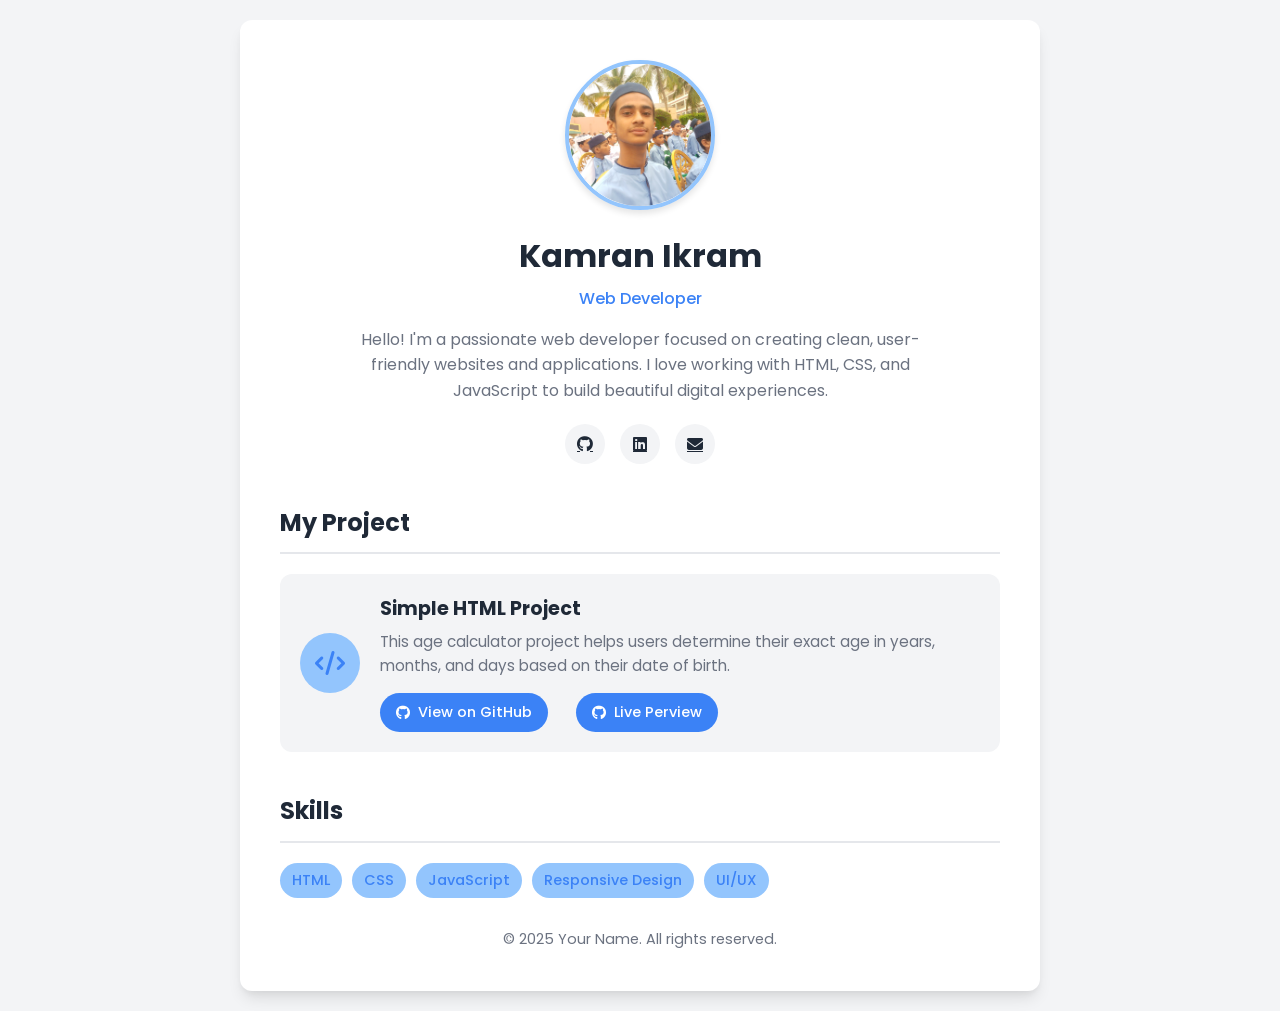
==== index.html @ 23fcc54b "create main index" ====
<!DOCTYPE html>
<html lang="en">
<head>
    <meta charset="UTF-8">
    <meta name="viewport" content="width=device-width, initial-scale=1.0">
    <title>Your Name - Developer</title>
    <link rel="stylesheet" href="styles.css">
    <link rel="stylesheet" href="https://cdnjs.cloudflare.com/ajax/libs/font-awesome/6.4.0/css/all.min.css">
    <link href="https://fonts.googleapis.com/css2?family=Poppins:wght@300;400;500;600;700&display=swap" rel="stylesheet">
</head>
<body>
    <div class="container">
        <div class="card">
            <div class="profile">
                <div class="profile-image">
                    <!-- Replace with your actual profile image -->
                    <img src="img-for-main-page/my.jpg" alt="Your Name">
                </div>
                <h1>Kamran Ikram</h1>
                <p class="title">Web Developer</p>
                <p class="bio">
                    Hello! I'm a passionate web developer focused on creating clean, 
                    user-friendly websites and applications. I love working with HTML, 
                    CSS, and JavaScript to build beautiful digital experiences.
                </p>
                <div class="social-links">
                    <a href="https://github.com/kamranikramofficial" target="_blank" title="GitHub">
                        <i class="fab fa-github"></i>
                    </a>
                    <a href="https://linkedin.com/in/kamranikramofficial" target="_blank" title="LinkedIn">
                        <i class="fab fa-linkedin"></i>
                    </a>
                    <a href="mailto:kamranikram706@gmail.com" title="Email">
                        <i class="fas fa-envelope"></i>
                    </a>
                </div>
            </div>
            
            <div class="project-section">
                <h2>My Project</h2>
                <div class="project-card">
                    <div class="project-icon">
                        <i class="fa-solid fa-code"></i>
                    </div>
                    <div class="project-details">
                        <h3>Simple HTML Project</h3>
                        <p>This age calculator project helps users determine their exact age in years, months, and days based on their date of birth.</p>
                        <a href="https://github.com/kamranikramofficial/simple-html-project/tree/main/Age%20Calculator" class="project-link" target="_blank">
                            <i class="fab fa-github"></i> View on GitHub
                        </a> &nbsp &nbsp &nbsp
                        <a href="https://github.com/kamranikramofficial/simple-html-project" class="project-link" target="_blank">
                            <i class="fab fa-github"></i> Live Perview
                        </a>
                    </div>
                </div>
            </div>
            
            <div class="skills-section">
                <h2>Skills</h2>
                <div class="skills">
                    <span class="skill-tag">HTML</span>
                    <span class="skill-tag">CSS</span>
                    <span class="skill-tag">JavaScript</span>
                    <span class="skill-tag">Responsive Design</span>
                    <span class="skill-tag">UI/UX</span>
                </div>
            </div>
            
            <footer>
                <p>&copy; 2025 Your Name. All rights reserved.</p>
            </footer>
        </div>
    </div>

    <script src="script.js"></script>
</body>
</html>
---- styles.css ----
/* Reset and Base Styles */
* {
    margin: 0;
    padding: 0;
    box-sizing: border-box;
}

:root {
    --primary-color: #3b82f6;
    --primary-light: #93c5fd;
    --text-color: #1f2937;
    --text-light: #6b7280;
    --background-color: #f3f4f6;
    --card-color: #ffffff;
    --border-color: #e5e7eb;
    --shadow: 0 10px 15px -3px rgba(0, 0, 0, 0.1), 0 4px 6px -2px rgba(0, 0, 0, 0.05);
    --border-radius: 12px;
}

body {
    font-family: 'Poppins', sans-serif;
    line-height: 1.6;
    color: var(--text-color);
    background-color: var(--background-color);
    min-height: 100vh;
    display: flex;
    align-items: center;
    justify-content: center;
    padding: 20px;
}

.container {
    width: 100%;
    max-width: 800px;
}

/* Card Styles */
.card {
    background-color: var(--card-color);
    border-radius: var(--border-radius);
    box-shadow: var(--shadow);
    overflow: hidden;
    padding: 40px;
}

/* Profile Section */
.profile {
    text-align: center;
    margin-bottom: 40px;
}

.profile-image {
    width: 150px;
    height: 150px;
    border-radius: 50%;
    overflow: hidden;
    margin: 0 auto 20px;
    border: 4px solid var(--primary-light);
    box-shadow: 0 4px 6px rgba(0, 0, 0, 0.1);
}

.profile-image img {
    width: 100%;
    height: 100%;
    object-fit: cover;
}

.profile h1 {
    font-size: 2rem;
    margin-bottom: 5px;
    color: var(--text-color);
}

.profile .title {
    color: var(--primary-color);
    font-weight: 500;
    margin-bottom: 15px;
}

.profile .bio {
    color: var(--text-light);
    max-width: 600px;
    margin: 0 auto 20px;
}

.social-links {
    display: flex;
    justify-content: center;
    gap: 15px;
    margin-top: 20px;
}

.social-links a {
    display: flex;
    align-items: center;
    justify-content: center;
    width: 40px;
    height: 40px;
    background-color: var(--background-color);
    color: var(--text-color);
    border-radius: 50%;
    transition: all 0.3s ease;
}

.social-links a:hover {
    background-color: var(--primary-color);
    color: white;
    transform: translateY(-3px);
}

/* Project Section */
.project-section {
    margin-bottom: 40px;
}

h2 {
    font-size: 1.5rem;
    margin-bottom: 20px;
    padding-bottom: 10px;
    border-bottom: 2px solid var(--border-color);
    color: var(--text-color);
}

.project-card {
    display: flex;
    align-items: center;
    background-color: var(--background-color);
    border-radius: var(--border-radius);
    padding: 20px;
    transition: transform 0.3s ease, box-shadow 0.3s ease;
}

.project-card:hover {
    transform: translateY(-5px);
    box-shadow: var(--shadow);
}

.project-icon {
    width: 60px;
    height: 60px;
    background-color: var(--primary-light);
    border-radius: 50%;
    display: flex;
    align-items: center;
    justify-content: center;
    margin-right: 20px;
    flex-shrink: 0;
}

.project-icon i {
    font-size: 1.5rem;
    color: var(--primary-color);
}

.project-details {
    flex: 1;
}

.project-details h3 {
    font-size: 1.2rem;
    margin-bottom: 5px;
    color: var(--text-color);
}

.project-details p {
    color: var(--text-light);
    margin-bottom: 15px;
    font-size: 0.95rem;
}

.project-link {
    display: inline-flex;
    align-items: center;
    padding: 8px 16px;
    background-color: var(--primary-color);
    color: white;
    border-radius: 20px;
    text-decoration: none;
    font-size: 0.9rem;
    font-weight: 500;
    transition: background-color 0.3s ease;
}

.project-link:hover {
    background-color: #2563eb;
}

.project-link i {
    margin-right: 8px;
}

/* Skills Section */
.skills-section {
    margin-bottom: 30px;
}

.skills {
    display: flex;
    flex-wrap: wrap;
    gap: 10px;
}

.skill-tag {
    padding: 6px 12px;
    background-color: var(--primary-light);
    color: var(--primary-color);
    border-radius: 20px;
    font-size: 0.9rem;
    font-weight: 500;
}

/* Footer */
footer {
    text-align: center;
    margin-top: 30px;
    color: var(--text-light);
    font-size: 0.9rem;
}

/* Responsive Styles */
@media (max-width: 600px) {
    .card {
        padding: 30px 20px;
    }
    
    .profile-image {
        width: 120px;
        height: 120px;
    }
    
    .profile h1 {
        font-size: 1.8rem;
    }
    
    .project-card {
        flex-direction: column;
        text-align: center;
    }
    
    .project-icon {
        margin-right: 0;
        margin-bottom: 15px;
    }
    
    .skills {
        justify-content: center;
    }
}
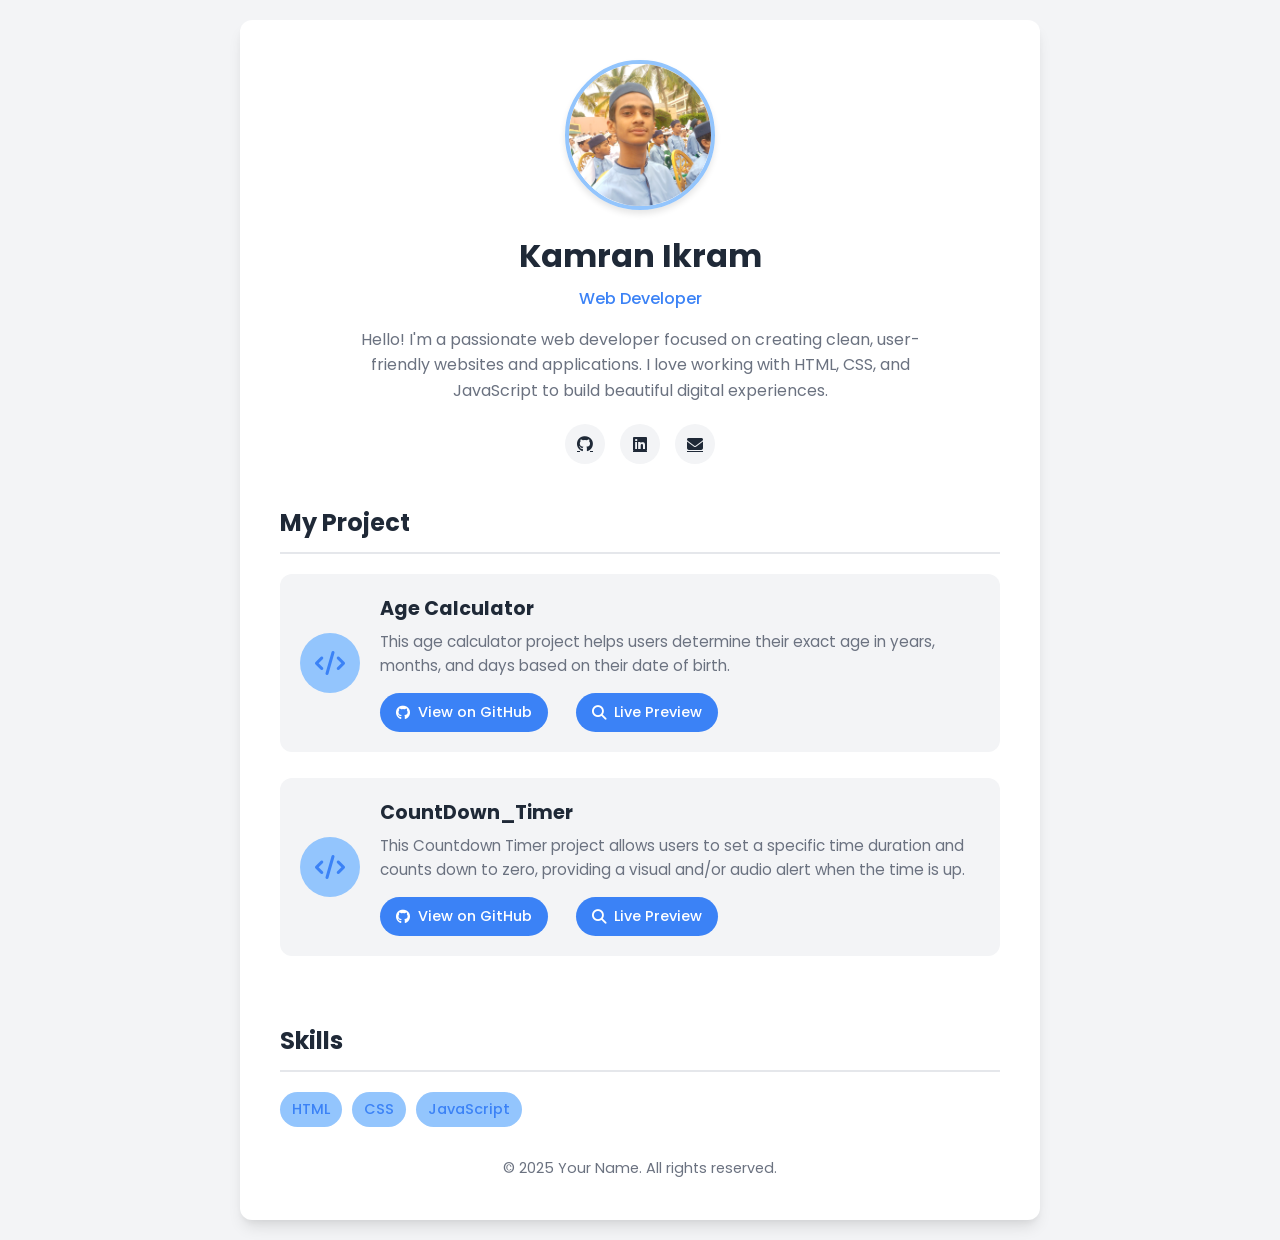
==== commit 5b7b0d2c: "set tha code and create a card" ====
--- a/index.html
+++ b/index.html
@@ -36,23 +36,9 @@
                 </div>
             </div>
             
-            <div class="project-section">
+            <div class="project-section" id="project-details">
                 <h2>My Project</h2>
-                <div class="project-card">
-                    <div class="project-icon">
-                        <i class="fa-solid fa-code"></i>
-                    </div>
-                    <div class="project-details">
-                        <h3>Simple HTML Project</h3>
-                        <p>This age calculator project helps users determine their exact age in years, months, and days based on their date of birth.</p>
-                        <a href="https://github.com/kamranikramofficial/simple-html-project/tree/main/Age%20Calculator" class="project-link" target="_blank">
-                            <i class="fab fa-github"></i> View on GitHub
-                        </a> &nbsp &nbsp &nbsp
-                        <a href="https://github.com/kamranikramofficial/simple-html-project" class="project-link" target="_blank">
-                            <i class="fab fa-github"></i> Live Perview
-                        </a>
-                    </div>
-                </div>
+                
             </div>
             
             <div class="skills-section">
@@ -62,7 +48,6 @@
                     <span class="skill-tag">CSS</span>
                     <span class="skill-tag">JavaScript</span>
                     <span class="skill-tag">Responsive Design</span>
-                    <span class="skill-tag">UI/UX</span>
                 </div>
             </div>
             
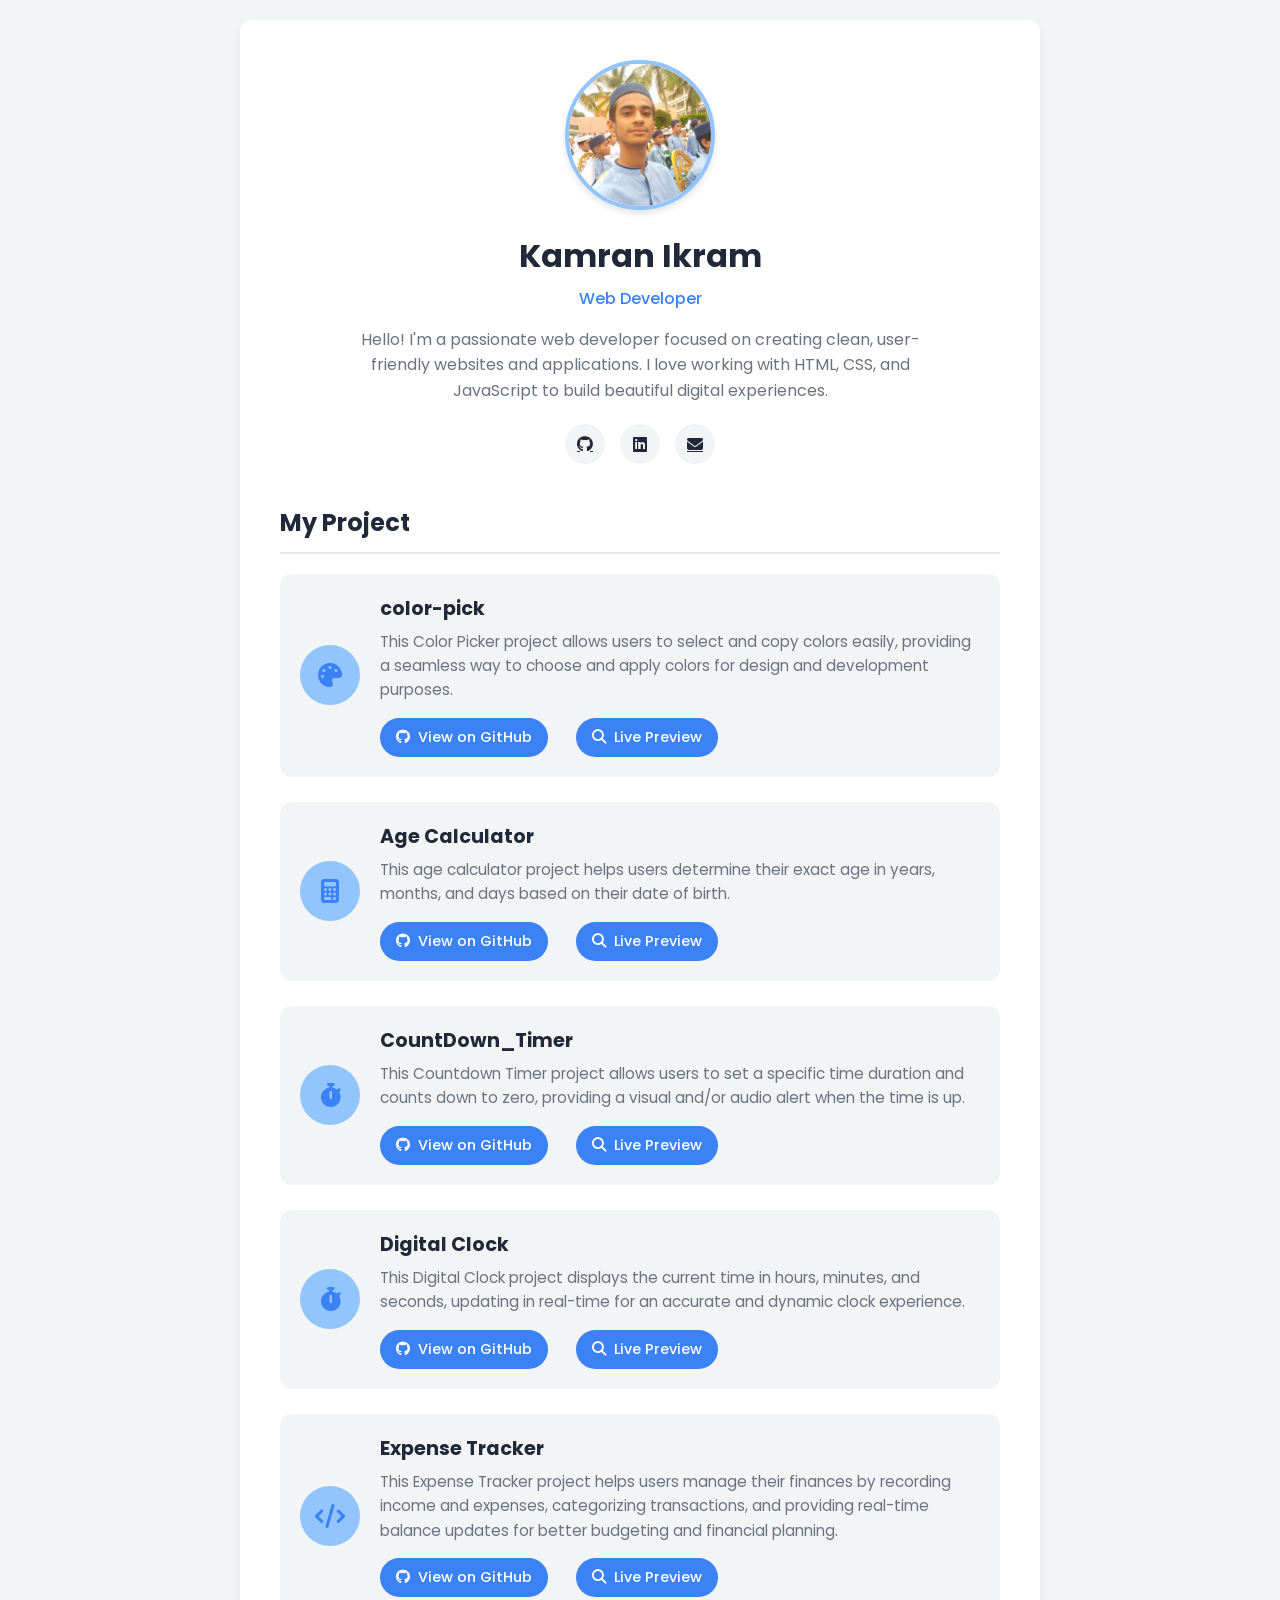
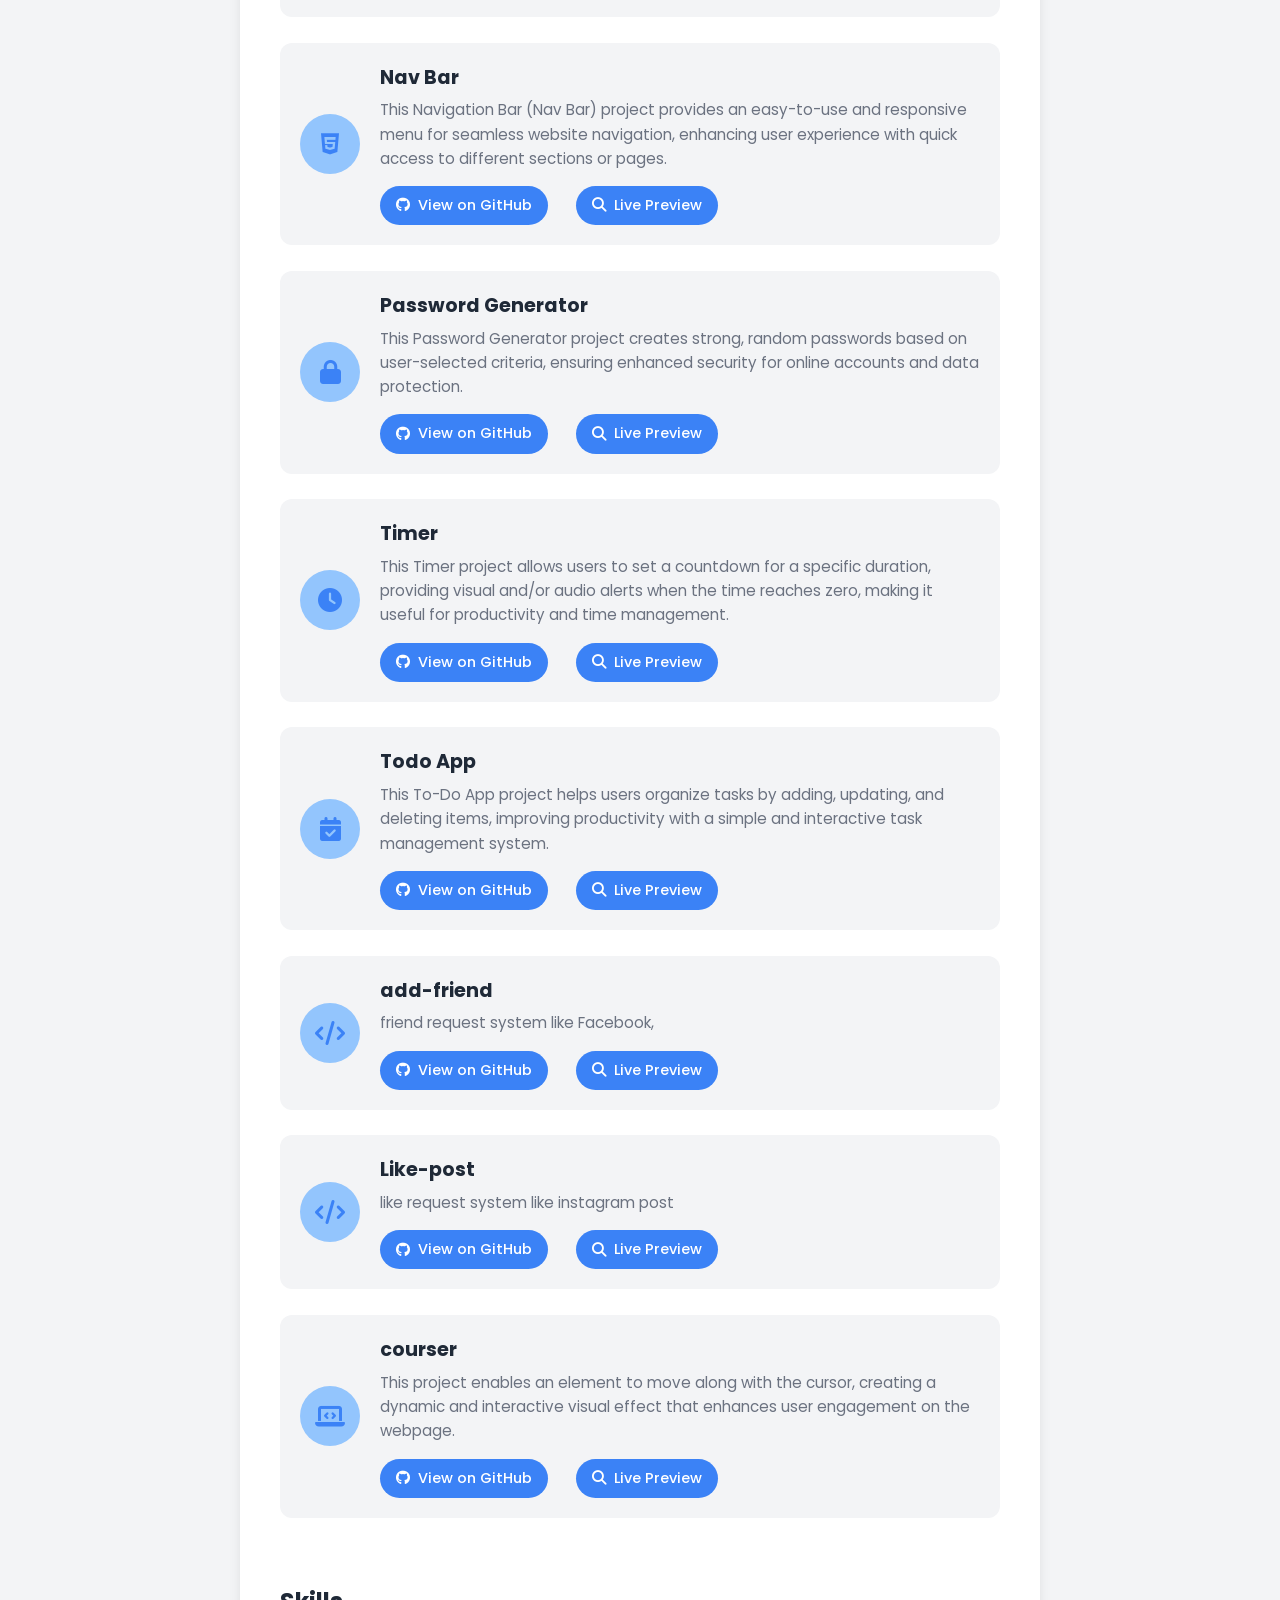
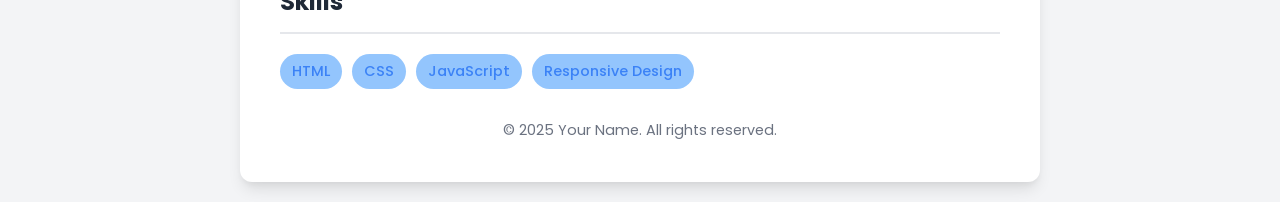
==== commit 2c5e13cd: "responsive check" ====
--- a/index.html
+++ b/index.html
@@ -3,7 +3,7 @@
 <head>
     <meta charset="UTF-8">
     <meta name="viewport" content="width=device-width, initial-scale=1.0">
-    <title>Your Name - Developer</title>
+    <title>KAMRAN IKRAM - Developer</title>
     <link rel="stylesheet" href="styles.css">
     <link rel="stylesheet" href="https://cdnjs.cloudflare.com/ajax/libs/font-awesome/6.4.0/css/all.min.css">
     <link href="https://fonts.googleapis.com/css2?family=Poppins:wght@300;400;500;600;700&display=swap" rel="stylesheet">
--- a/styles.css
+++ b/styles.css
@@ -241,6 +241,16 @@
         margin-right: 0;
         margin-bottom: 15px;
     }
+    .project-link{
+        margin-bottom: 10px;
+
+    }
+    .project-link-pa{
+        padding-left:29px;
+        padding-right:29px;
+        margin-left: -23px;
+
+    }
     
     .skills {
         justify-content: center;
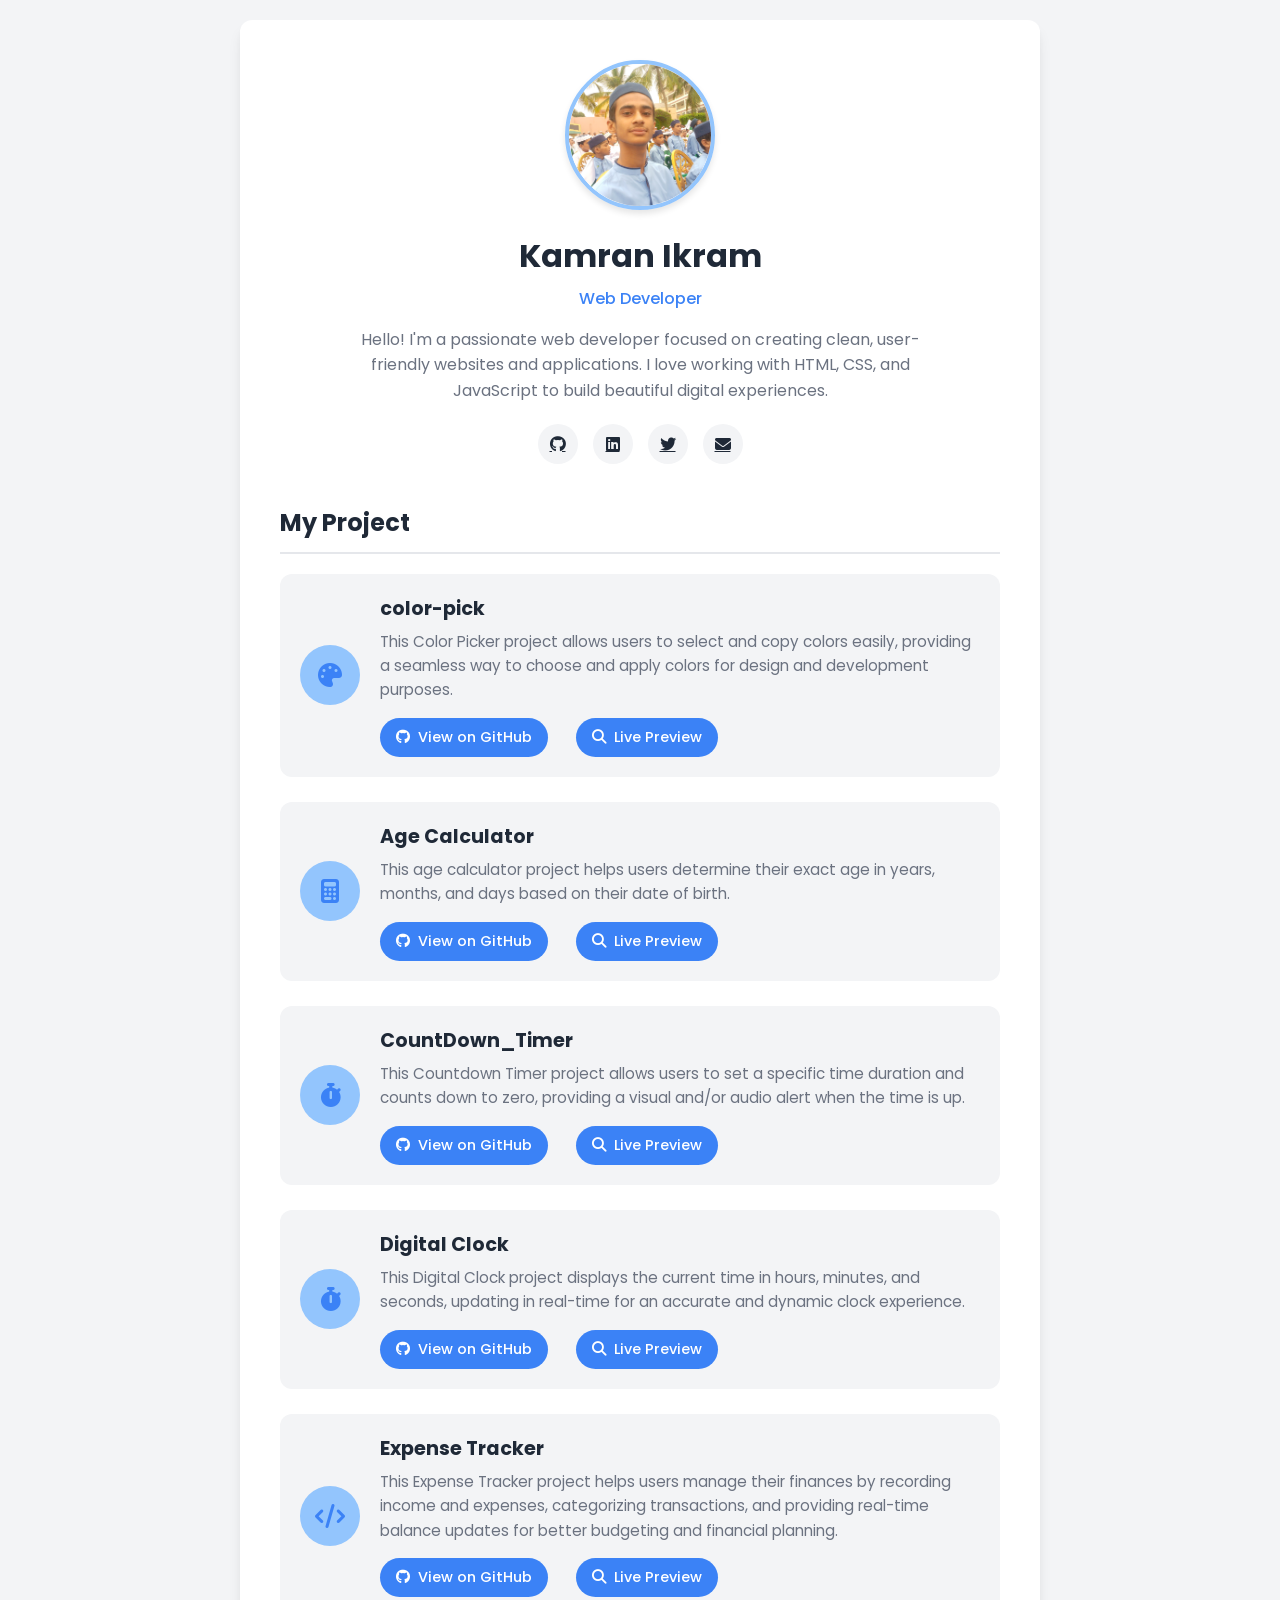
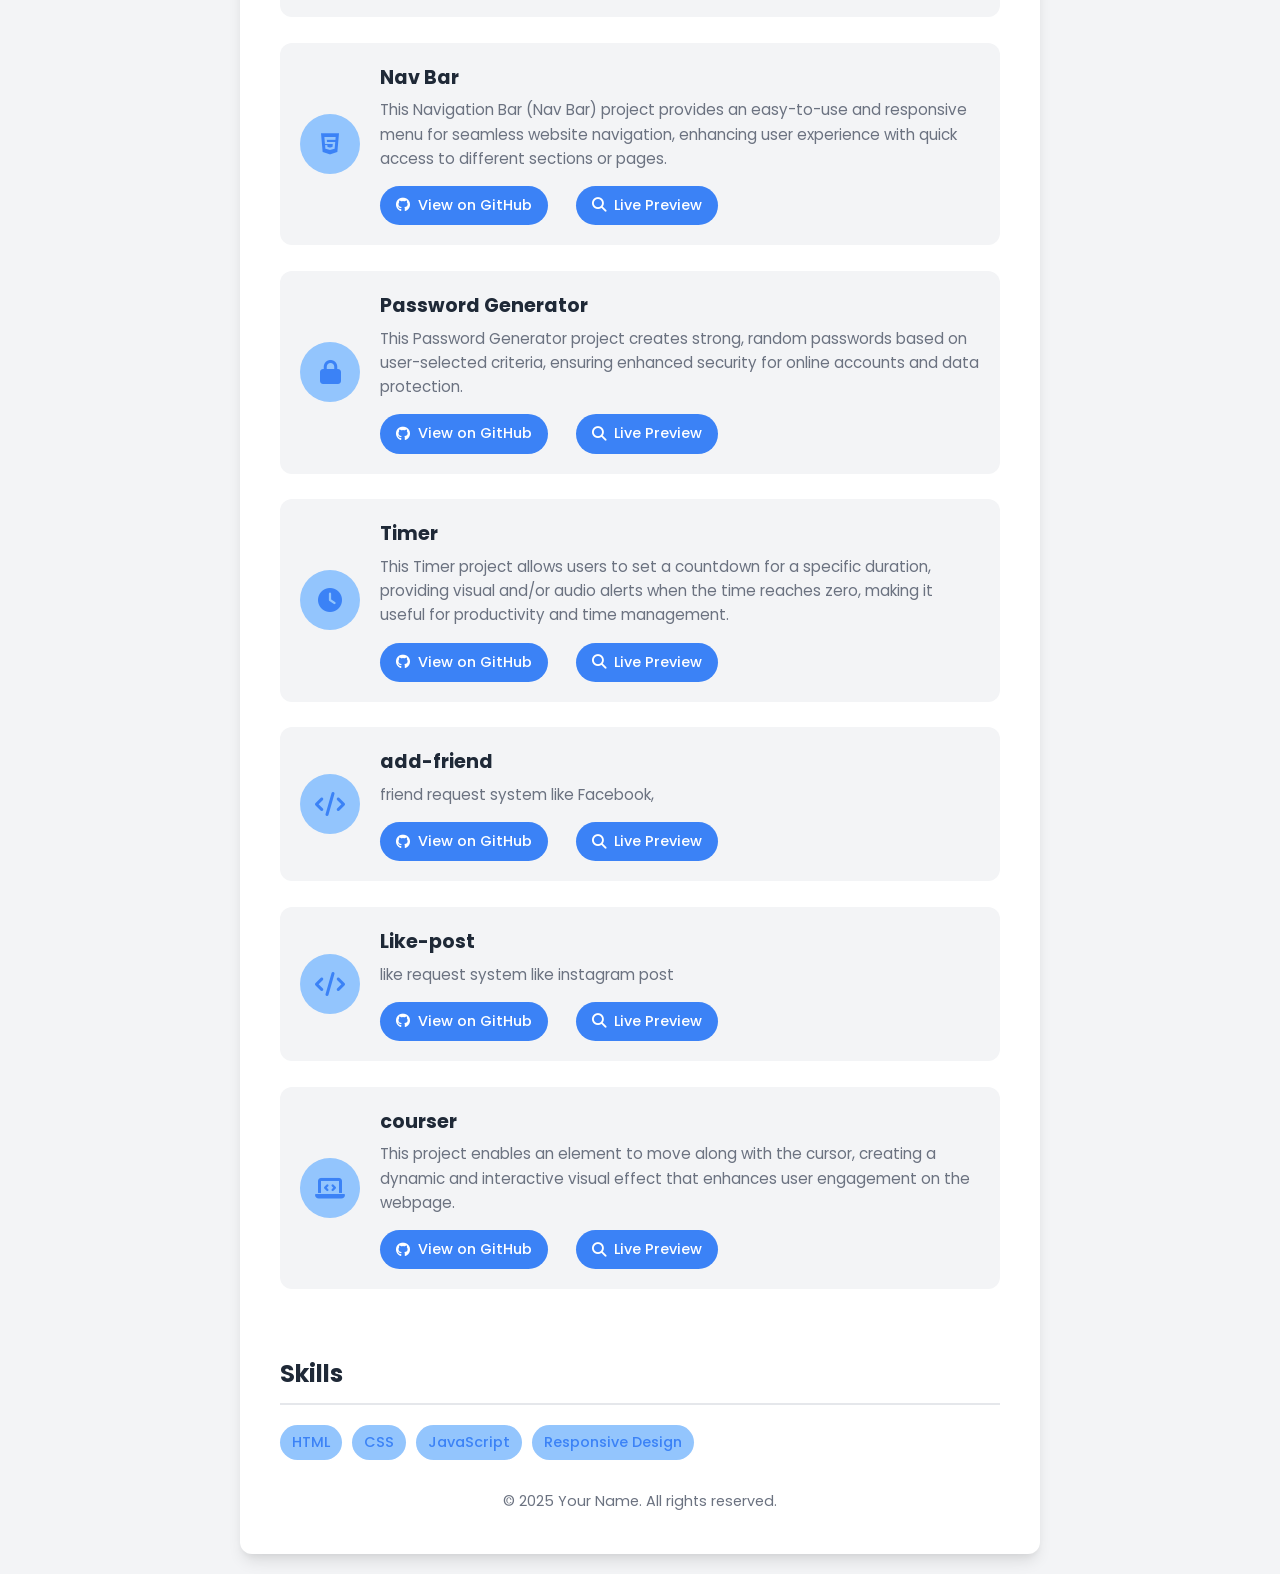
==== commit 34a60ed5: "add some responsive and add twitter link" ====
--- a/index.html
+++ b/index.html
@@ -1,13 +1,17 @@
 <!DOCTYPE html>
 <html lang="en">
+
 <head>
     <meta charset="UTF-8">
     <meta name="viewport" content="width=device-width, initial-scale=1.0">
     <title>KAMRAN IKRAM - Developer</title>
     <link rel="stylesheet" href="styles.css">
+    <link href="https://unpkg.com/aos@2.3.1/dist/aos.css" rel="stylesheet">
     <link rel="stylesheet" href="https://cdnjs.cloudflare.com/ajax/libs/font-awesome/6.4.0/css/all.min.css">
-    <link href="https://fonts.googleapis.com/css2?family=Poppins:wght@300;400;500;600;700&display=swap" rel="stylesheet">
+    <link href="https://fonts.googleapis.com/css2?family=Poppins:wght@300;400;500;600;700&display=swap"
+        rel="stylesheet">
 </head>
+
 <body>
     <div class="container">
         <div class="card">
@@ -19,8 +23,8 @@
                 <h1>Kamran Ikram</h1>
                 <p class="title">Web Developer</p>
                 <p class="bio">
-                    Hello! I'm a passionate web developer focused on creating clean, 
-                    user-friendly websites and applications. I love working with HTML, 
+                    Hello! I'm a passionate web developer focused on creating clean,
+                    user-friendly websites and applications. I love working with HTML,
                     CSS, and JavaScript to build beautiful digital experiences.
                 </p>
                 <div class="social-links">
@@ -30,17 +34,20 @@
                     <a href="https://linkedin.com/in/kamranikramofficial" target="_blank" title="LinkedIn">
                         <i class="fab fa-linkedin"></i>
                     </a>
+                    <a href="https://x.com/kamranikram_dev" target="_blank" title="LinkedIn">
+                        <i class="fab fa-twitter"></i>
+                    </a>
                     <a href="mailto:kamranikram706@gmail.com" title="Email">
                         <i class="fas fa-envelope"></i>
                     </a>
                 </div>
             </div>
-            
+
             <div class="project-section" id="project-details">
                 <h2>My Project</h2>
-                
+
             </div>
-            
+
             <div class="skills-section">
                 <h2>Skills</h2>
                 <div class="skills">
@@ -50,13 +57,17 @@
                     <span class="skill-tag">Responsive Design</span>
                 </div>
             </div>
-            
+
             <footer>
                 <p>&copy; 2025 Your Name. All rights reserved.</p>
             </footer>
         </div>
     </div>
-
+    <script>
+        AOS.init();
+    </script>
+    <script src="https://unpkg.com/aos@2.3.1/dist/aos.js"></script>
     <script src="script.js"></script>
 </body>
+
 </html>
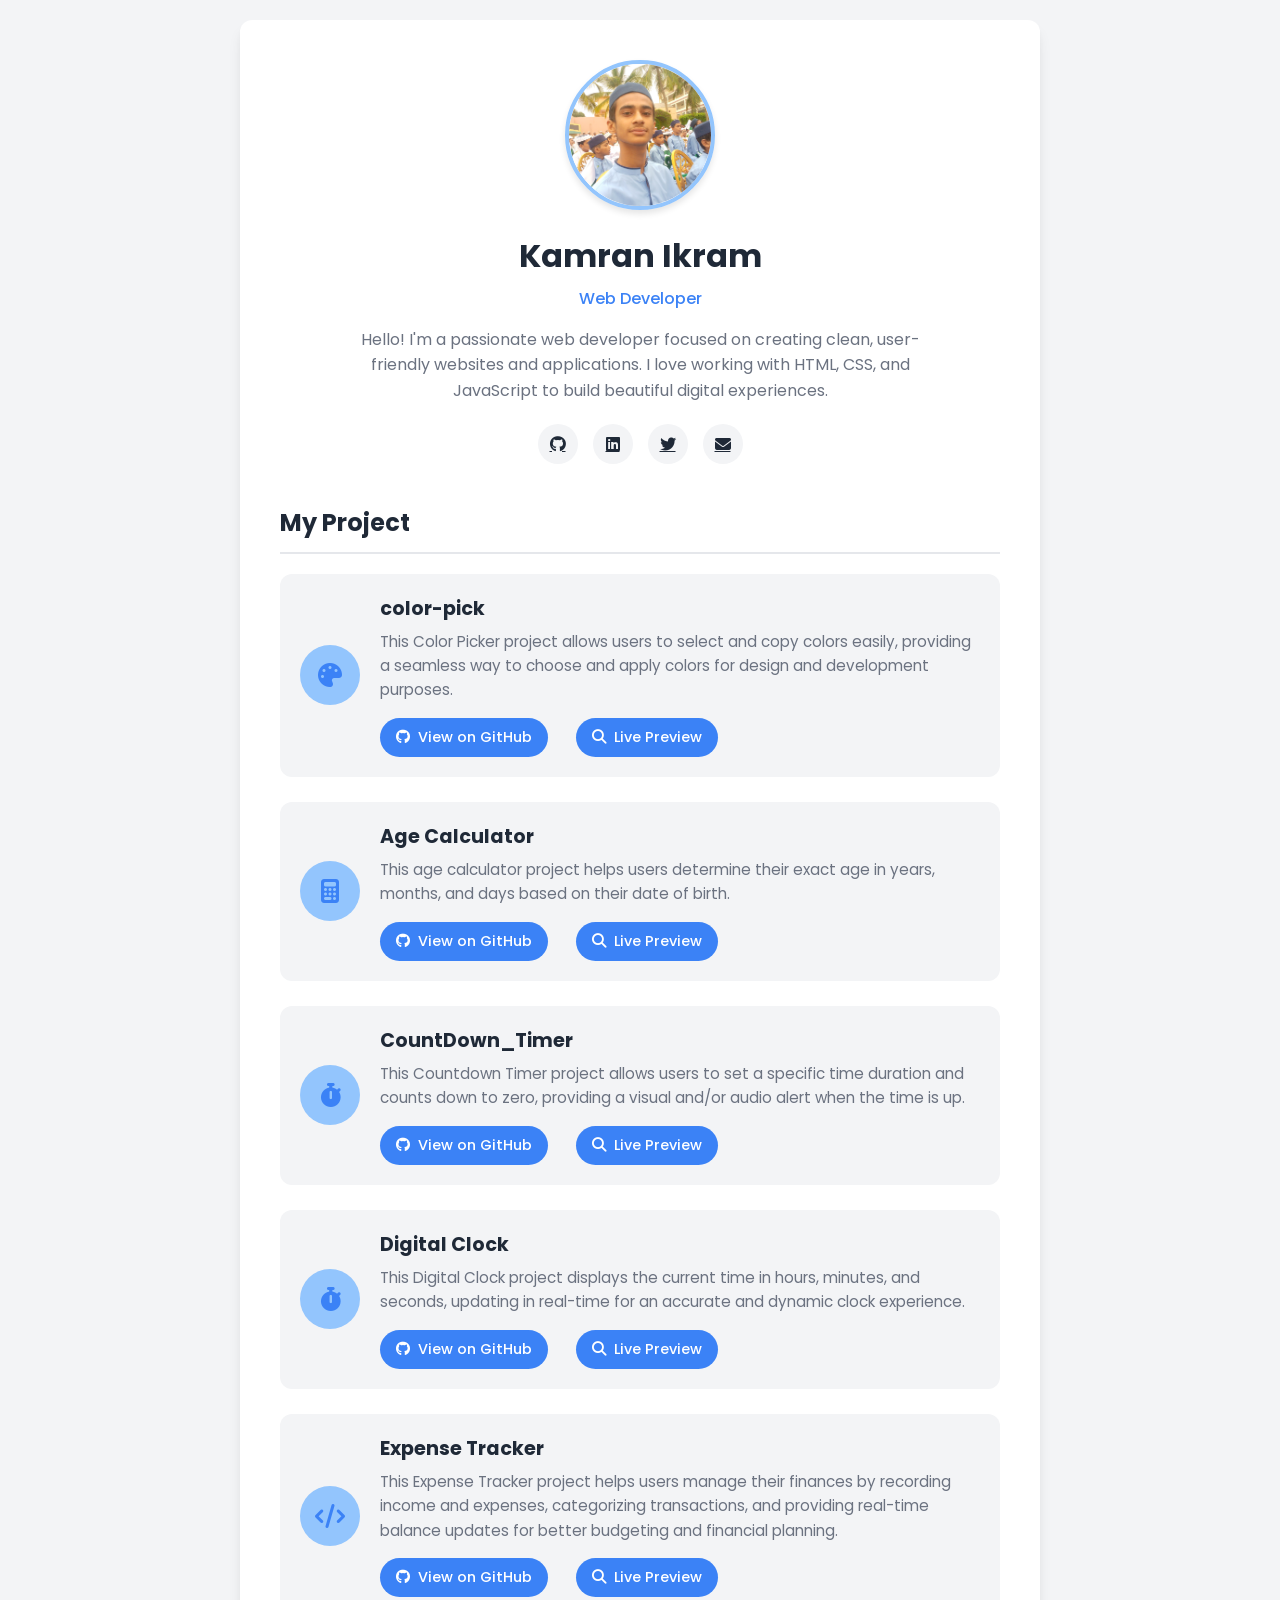
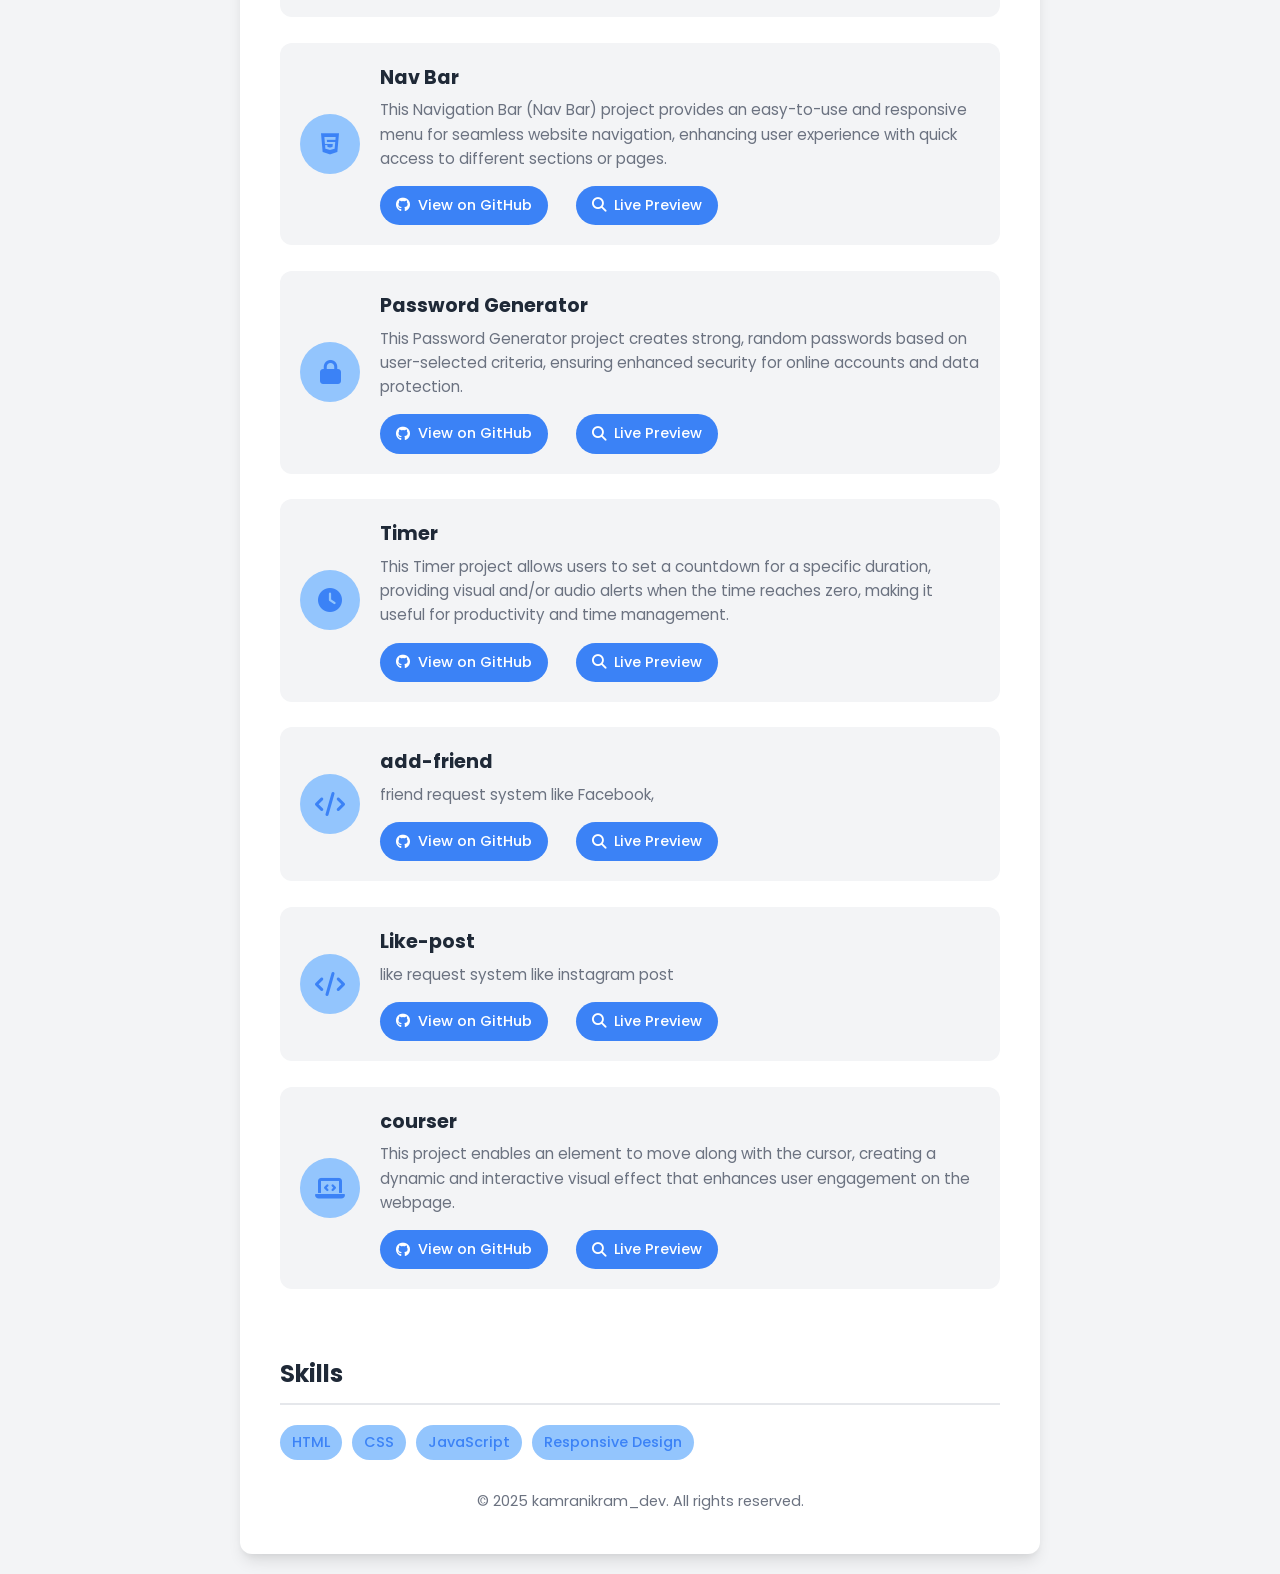
==== commit 2bd89738: "add some new feture in ecommerc and some more" ====
--- a/index.html
+++ b/index.html
@@ -6,7 +6,6 @@
     <meta name="viewport" content="width=device-width, initial-scale=1.0">
     <title>KAMRAN IKRAM - Developer</title>
     <link rel="stylesheet" href="styles.css">
-    <link href="https://unpkg.com/aos@2.3.1/dist/aos.css" rel="stylesheet">
     <link rel="stylesheet" href="https://cdnjs.cloudflare.com/ajax/libs/font-awesome/6.4.0/css/all.min.css">
     <link href="https://fonts.googleapis.com/css2?family=Poppins:wght@300;400;500;600;700&display=swap"
         rel="stylesheet">
@@ -59,15 +58,11 @@
             </div>
 
             <footer>
-                <p>&copy; 2025 Your Name. All rights reserved.</p>
+                <p>&copy; 2025 kamranikram_dev. All rights reserved.</p>
             </footer>
         </div>
     </div>
-    <script>
-        AOS.init();
-    </script>
-    <script src="https://unpkg.com/aos@2.3.1/dist/aos.js"></script>
-    <script src="script.js"></script>
+     <script src="script.js"></script>
 </body>
 
 </html>
